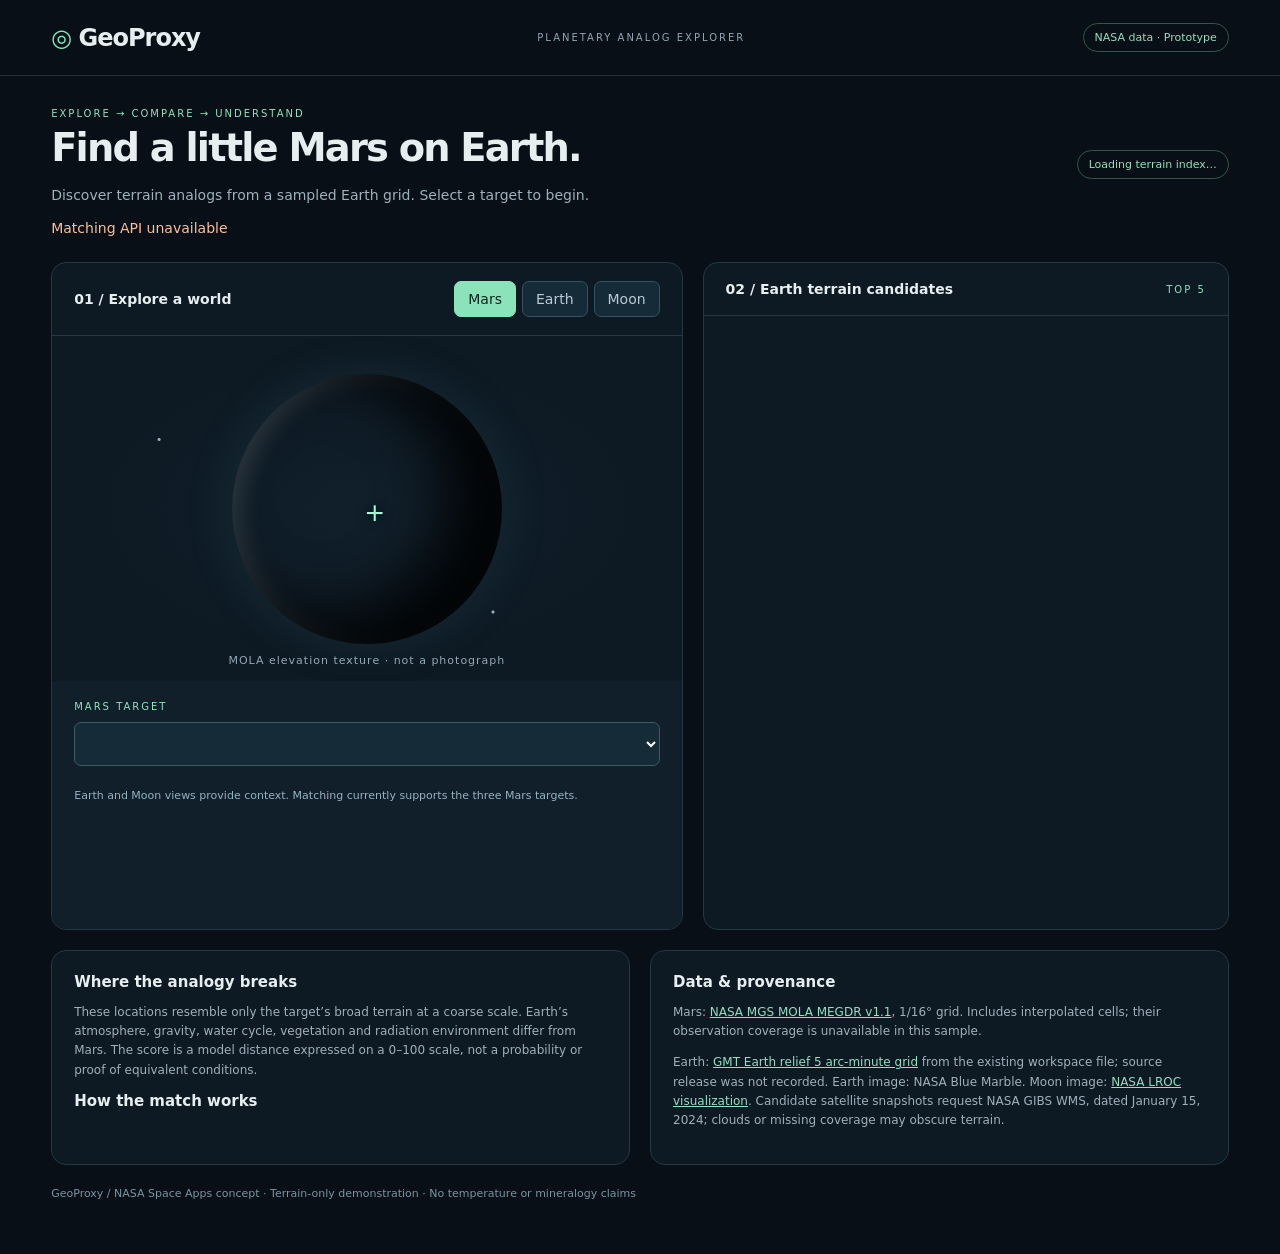
==== app.html @ b6eedb68 "Publish GeoProxy terrain analog explorer with NASA imagery" ====
<!doctype html><html lang="en"><head><meta charset="utf-8"><meta name="viewport" content="width=device-width,initial-scale=1"><title>GeoProxy · Find Earth beyond the familiar</title><style>
*{box-sizing:border-box}body{margin:0;color:#e7eef0;background:#080f16;font:14px system-ui,sans-serif}button,select{font:inherit}button{cursor:pointer}header{height:76px;border-bottom:1px solid #24303b;display:flex;align-items:center;justify-content:space-between;padding:0 4%}.brand{font-size:24px;font-weight:750;letter-spacing:-1px}.brand span{color:#83e9bb}small,.muted{color:#91a6b3}header small{letter-spacing:2px;font-size:10px}.tag{font-size:11px;border:1px solid #345649;padding:7px 11px;border-radius:30px;color:#92e1bd}main{max-width:1500px;margin:auto;padding:32px 4%}h1{font-size:clamp(28px,3vw,44px);letter-spacing:-1.8px;margin:6px 0 12px}p{line-height:1.6;color:#9fb1bb}.intro{display:flex;justify-content:space-between;gap:24px;align-items:center}.eyebrow{text-transform:uppercase;color:#8ae6be;font-size:10px;letter-spacing:2px}.work{display:grid;grid-template-columns:1.2fr 1fr;gap:20px;margin-top:26px}.panel{background:#0d1923;border:1px solid #253844;border-radius:15px;overflow:hidden}.bar{display:flex;align-items:center;justify-content:space-between;padding:18px 22px;border-bottom:1px solid #253844}button{background:#152b37;border:1px solid #365363;border-radius:7px;color:#b9cbd4;padding:9px 13px}button.active{background:#8be3ba;color:#0b2720;border-color:#8be3ba}.tabs{display:flex;gap:6px}.universe{min-height:345px;display:grid;place-items:center;position:relative;overflow:hidden;background:radial-gradient(ellipse at center,#1e35463b,transparent 65%),radial-gradient(circle at 17% 30%,#9bb8cc 0 1px,transparent 2px),radial-gradient(circle at 70% 80%,#9bb8cc 0 1px,transparent 2px)}.sphere{width:270px;height:270px;border-radius:50%;background-size:auto 100%;background-position:50% center;box-shadow:inset -45px -15px 60px 10px #000d,inset 8px 3px 22px #ffffff25,0 0 55px #72c7d416;transition:background-position 1.5s;position:relative}.sphere:after{content:'+';position:absolute;left:49%;top:46%;color:#9fffd5;font-size:25px;text-shadow:0 0 12px #000}.caption{position:absolute;bottom:14px;color:#94a8b5;font-size:11px;letter-spacing:1px}.targetbox{padding:20px 22px;background:#101f29}select{width:100%;background:#152c38;color:white;border:1px solid #3d5866;border-radius:7px;padding:12px;margin:10px 0}.legend{font-size:11px;color:#95b3c1}.results{padding:8px 18px}.result{width:100%;display:flex;align-items:center;justify-content:space-between;text-align:left;background:transparent;border:0;border-bottom:1px solid #253844;border-radius:0;padding:16px 4px;gap:12px}.result.active{background:#15332f;color:#d9ffed;border-bottom:1px solid #3d6d5a}.rank{color:#7b9aab;font-size:11px}.score{font-size:23px;color:#91e7bc}.result small{display:block;margin-top:5px}.detail{padding:20px 22px}.detail h2{font-size:21px;margin:0 0 8px}.comparison{width:100%;border-collapse:collapse;margin:18px 0}td,th{text-align:left;border-bottom:1px solid #2c3c46;padding:11px 5px;font-size:12px}th{color:#91a9b7;font-weight:500}.bottom{display:grid;grid-template-columns:1fr 1fr;gap:20px;margin-top:20px}.bottom .panel{padding:22px}.bottom h3{margin:0 0 10px;font-size:15px}.bottom p{font-size:12px}.mapimage{width:100%;height:170px;object-fit:cover;border-radius:8px;background:#19313e}.terrain{width:100%;height:90px;image-rendering:pixelated;border-radius:8px}a{color:#92dfc2}footer{padding:22px 0;color:#7994a2;font-size:11px}#error{color:#ffbd9a} @media(max-width:800px){.work,.bottom{grid-template-columns:1fr}.intro{display:block}header small{display:none}.sphere{width:240px;height:240px}}
</style></head><body><header><div class="brand"><span>◎</span> GeoProxy</div><small>PLANETARY ANALOG EXPLORER</small><span class="tag">NASA data · Prototype</span></header><main><div class="intro"><div><div class="eyebrow">Explore → compare → understand</div><h1>Find a little Mars on Earth.</h1><p>Discover terrain analogs from a sampled Earth grid. Select a target to begin.</p></div><div class="tag" id="count">Loading terrain index…</div></div><div id="error"></div><div class="work"><section class="panel"><div class="bar"><strong>01 / Explore a world</strong><div class="tabs"><button data-body="mars" class="active">Mars</button><button data-body="earth">Earth</button><button data-body="moon">Moon</button></div></div><div class="universe"><div id="sphere" class="sphere"></div><div id="caption" class="caption">MOLA elevation texture · not a photograph</div></div><div class="targetbox"><div class="eyebrow">Mars target</div><select id="target" aria-label="Mars target"></select><div id="targetinfo" class="legend"></div><p class="legend">Earth and Moon views provide context. Matching currently supports the three Mars targets.</p><canvas id="terrain" class="terrain" width="210" height="70" aria-label="Target terrain elevation grid"></canvas></div></section><section class="panel"><div class="bar"><strong>02 / Earth terrain candidates</strong><span class="eyebrow">Top 5</span></div><div class="results" id="results"></div><div id="detail" class="detail"></div></section></div><div class="bottom"><section class="panel"><h3>Where the analogy breaks</h3><p>These locations resemble only the target’s broad terrain at a coarse scale. Earth’s atmosphere, gravity, water cycle, vegetation and radiation environment differ from Mars. The score is a model distance expressed on a 0–100 scale, not a probability or proof of equivalent conditions.</p><h3>How the match works</h3><p id="method"></p></section><section class="panel"><h3>Data & provenance</h3><p>Mars: <a href="https://pds-geosciences.wustl.edu/mgs/urn-nasa-pds-mgs_mola_topography_derived/meg016/megt90n000eb.xml">NASA MGS MOLA MEGDR v1.1</a>, 1/16° grid. Includes interpolated cells; their observation coverage is unavailable in this sample.</p><p>Earth: <a href="https://www.generic-mapping-tools.org/remote-datasets/earth-relief.html">GMT Earth relief 5 arc-minute grid</a> from the existing workspace file; source release was not recorded. Earth image: NASA Blue Marble. Moon image: <a href="https://svs.gsfc.nasa.gov/4720/">NASA LROC visualization</a>. Candidate satellite snapshots request NASA GIBS WMS, dated January 15, 2024; clouds or missing coverage may obscure terrain.</p></section></div><footer>GeoProxy / NASA Space Apps concept · Terrain-only demonstration · No temperature or mineralogy claims</footer></main><script src="app.js"></script></body></html>
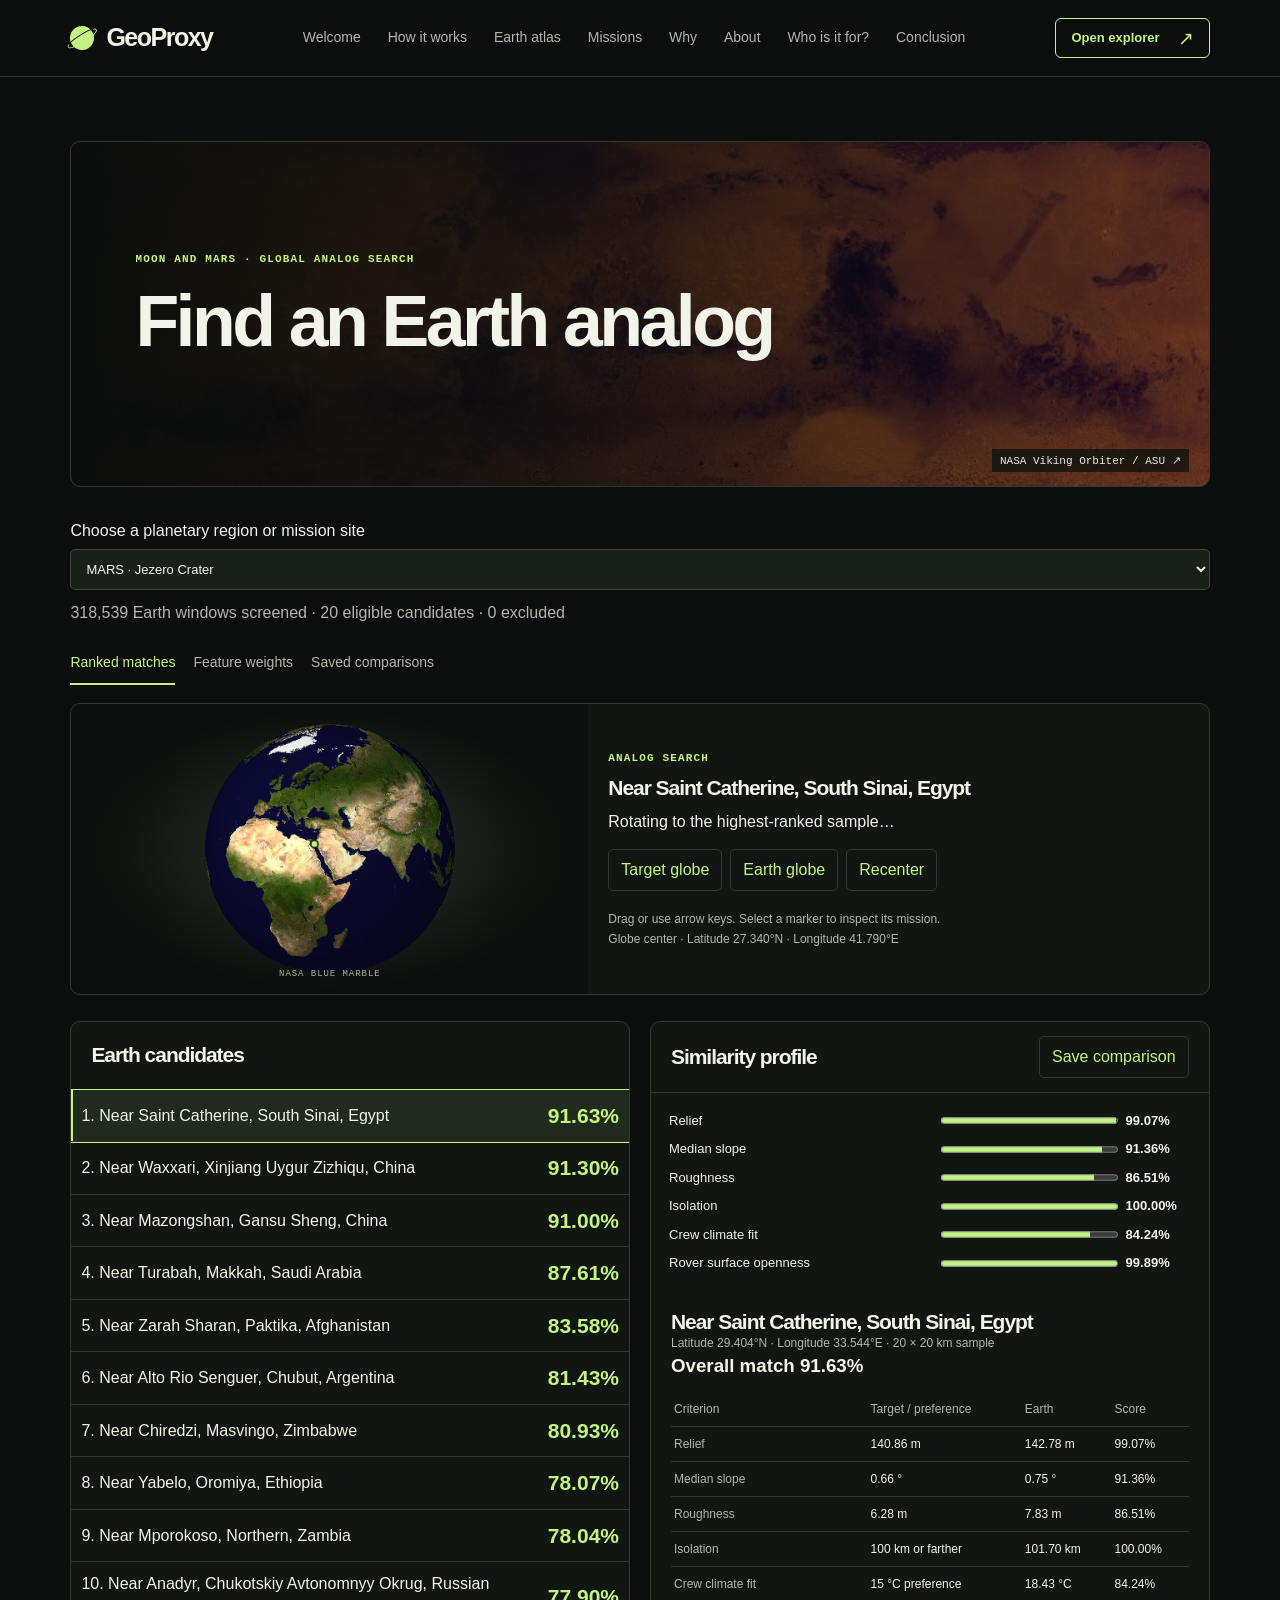
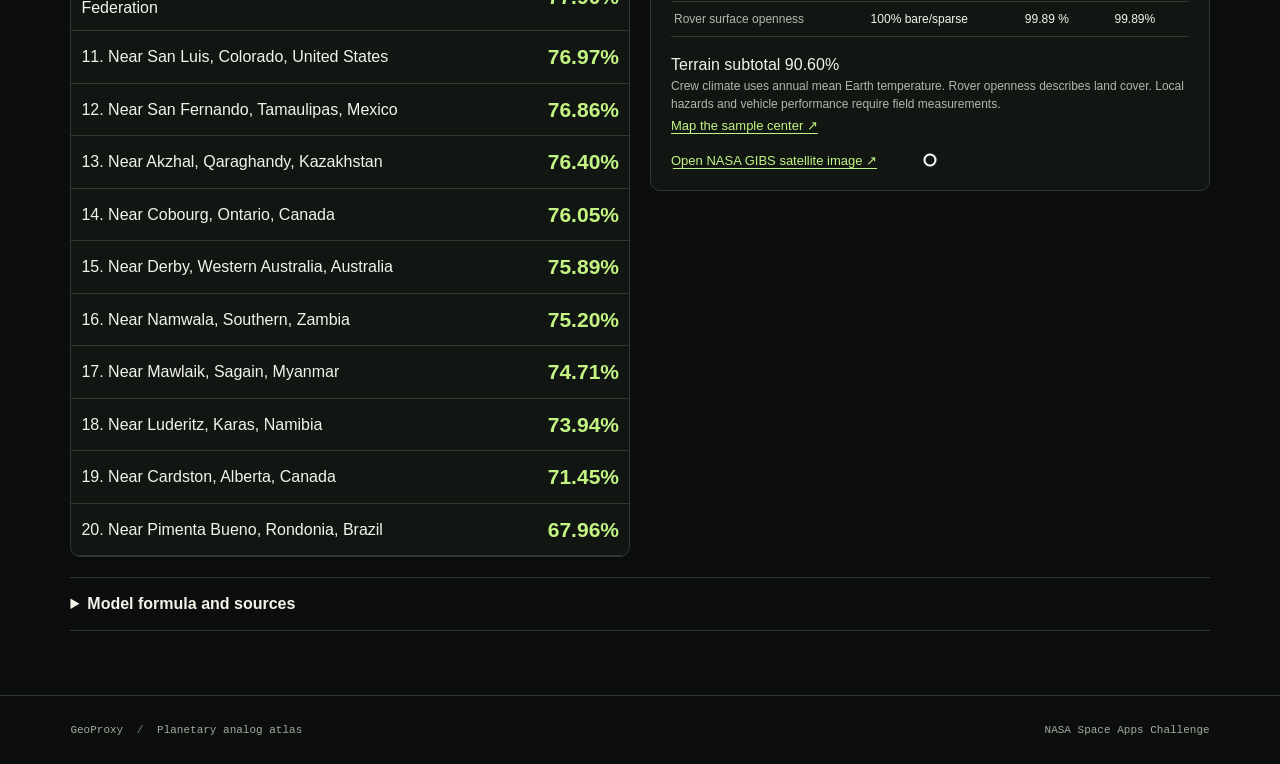
==== commit 3ad50171: "Build planetary analog UI with illustrated section backgrounds" ====
--- a/app.html
+++ b/app.html
@@ -1,3 +1,10 @@
-<!doctype html><html lang="en"><head><meta charset="utf-8"><meta name="viewport" content="width=device-width,initial-scale=1"><title>GeoProxy · Find Earth beyond the familiar</title><style>
-*{box-sizing:border-box}body{margin:0;color:#e7eef0;background:#080f16;font:14px system-ui,sans-serif}button,select{font:inherit}button{cursor:pointer}header{height:76px;border-bottom:1px solid #24303b;display:flex;align-items:center;justify-content:space-between;padding:0 4%}.brand{font-size:24px;font-weight:750;letter-spacing:-1px}.brand span{color:#83e9bb}small,.muted{color:#91a6b3}header small{letter-spacing:2px;font-size:10px}.tag{font-size:11px;border:1px solid #345649;padding:7px 11px;border-radius:30px;color:#92e1bd}main{max-width:1500px;margin:auto;padding:32px 4%}h1{font-size:clamp(28px,3vw,44px);letter-spacing:-1.8px;margin:6px 0 12px}p{line-height:1.6;color:#9fb1bb}.intro{display:flex;justify-content:space-between;gap:24px;align-items:center}.eyebrow{text-transform:uppercase;color:#8ae6be;font-size:10px;letter-spacing:2px}.work{display:grid;grid-template-columns:1.2fr 1fr;gap:20px;margin-top:26px}.panel{background:#0d1923;border:1px solid #253844;border-radius:15px;overflow:hidden}.bar{display:flex;align-items:center;justify-content:space-between;padding:18px 22px;border-bottom:1px solid #253844}button{background:#152b37;border:1px solid #365363;border-radius:7px;color:#b9cbd4;padding:9px 13px}button.active{background:#8be3ba;color:#0b2720;border-color:#8be3ba}.tabs{display:flex;gap:6px}.universe{min-height:345px;display:grid;place-items:center;position:relative;overflow:hidden;background:radial-gradient(ellipse at center,#1e35463b,transparent 65%),radial-gradient(circle at 17% 30%,#9bb8cc 0 1px,transparent 2px),radial-gradient(circle at 70% 80%,#9bb8cc 0 1px,transparent 2px)}.sphere{width:270px;height:270px;border-radius:50%;background-size:auto 100%;background-position:50% center;box-shadow:inset -45px -15px 60px 10px #000d,inset 8px 3px 22px #ffffff25,0 0 55px #72c7d416;transition:background-position 1.5s;position:relative}.sphere:after{content:'+';position:absolute;left:49%;top:46%;color:#9fffd5;font-size:25px;text-shadow:0 0 12px #000}.caption{position:absolute;bottom:14px;color:#94a8b5;font-size:11px;letter-spacing:1px}.targetbox{padding:20px 22px;background:#101f29}select{width:100%;background:#152c38;color:white;border:1px solid #3d5866;border-radius:7px;padding:12px;margin:10px 0}.legend{font-size:11px;color:#95b3c1}.results{padding:8px 18px}.result{width:100%;display:flex;align-items:center;justify-content:space-between;text-align:left;background:transparent;border:0;border-bottom:1px solid #253844;border-radius:0;padding:16px 4px;gap:12px}.result.active{background:#15332f;color:#d9ffed;border-bottom:1px solid #3d6d5a}.rank{color:#7b9aab;font-size:11px}.score{font-size:23px;color:#91e7bc}.result small{display:block;margin-top:5px}.detail{padding:20px 22px}.detail h2{font-size:21px;margin:0 0 8px}.comparison{width:100%;border-collapse:collapse;margin:18px 0}td,th{text-align:left;border-bottom:1px solid #2c3c46;padding:11px 5px;font-size:12px}th{color:#91a9b7;font-weight:500}.bottom{display:grid;grid-template-columns:1fr 1fr;gap:20px;margin-top:20px}.bottom .panel{padding:22px}.bottom h3{margin:0 0 10px;font-size:15px}.bottom p{font-size:12px}.mapimage{width:100%;height:170px;object-fit:cover;border-radius:8px;background:#19313e}.terrain{width:100%;height:90px;image-rendering:pixelated;border-radius:8px}a{color:#92dfc2}footer{padding:22px 0;color:#7994a2;font-size:11px}#error{color:#ffbd9a} @media(max-width:800px){.work,.bottom{grid-template-columns:1fr}.intro{display:block}header small{display:none}.sphere{width:240px;height:240px}}
-</style></head><body><header><div class="brand"><span>◎</span> GeoProxy</div><small>PLANETARY ANALOG EXPLORER</small><span class="tag">NASA data · Prototype</span></header><main><div class="intro"><div><div class="eyebrow">Explore → compare → understand</div><h1>Find a little Mars on Earth.</h1><p>Discover terrain analogs from a sampled Earth grid. Select a target to begin.</p></div><div class="tag" id="count">Loading terrain index…</div></div><div id="error"></div><div class="work"><section class="panel"><div class="bar"><strong>01 / Explore a world</strong><div class="tabs"><button data-body="mars" class="active">Mars</button><button data-body="earth">Earth</button><button data-body="moon">Moon</button></div></div><div class="universe"><div id="sphere" class="sphere"></div><div id="caption" class="caption">MOLA elevation texture · not a photograph</div></div><div class="targetbox"><div class="eyebrow">Mars target</div><select id="target" aria-label="Mars target"></select><div id="targetinfo" class="legend"></div><p class="legend">Earth and Moon views provide context. Matching currently supports the three Mars targets.</p><canvas id="terrain" class="terrain" width="210" height="70" aria-label="Target terrain elevation grid"></canvas></div></section><section class="panel"><div class="bar"><strong>02 / Earth terrain candidates</strong><span class="eyebrow">Top 5</span></div><div class="results" id="results"></div><div id="detail" class="detail"></div></section></div><div class="bottom"><section class="panel"><h3>Where the analogy breaks</h3><p>These locations resemble only the target’s broad terrain at a coarse scale. Earth’s atmosphere, gravity, water cycle, vegetation and radiation environment differ from Mars. The score is a model distance expressed on a 0–100 scale, not a probability or proof of equivalent conditions.</p><h3>How the match works</h3><p id="method"></p></section><section class="panel"><h3>Data & provenance</h3><p>Mars: <a href="https://pds-geosciences.wustl.edu/mgs/urn-nasa-pds-mgs_mola_topography_derived/meg016/megt90n000eb.xml">NASA MGS MOLA MEGDR v1.1</a>, 1/16° grid. Includes interpolated cells; their observation coverage is unavailable in this sample.</p><p>Earth: <a href="https://www.generic-mapping-tools.org/remote-datasets/earth-relief.html">GMT Earth relief 5 arc-minute grid</a> from the existing workspace file; source release was not recorded. Earth image: NASA Blue Marble. Moon image: <a href="https://svs.gsfc.nasa.gov/4720/">NASA LROC visualization</a>. Candidate satellite snapshots request NASA GIBS WMS, dated January 15, 2024; clouds or missing coverage may obscure terrain.</p></section></div><footer>GeoProxy / NASA Space Apps concept · Terrain-only demonstration · No temperature or mineralogy claims</footer></main><script src="app.js"></script></body></html>
+<!doctype html>
+<html lang="en">
+<head>
+  <meta charset="utf-8">
+  <meta name="viewport" content="width=device-width, initial-scale=1">
+  <title>GeoProxy · Terrain explorer</title>
+  <script>location.replace('index.html' + location.search + (location.hash || '#explorer'))</script>
+</head>
+<body><a href="index.html#explorer">Open the GeoProxy terrain explorer</a></body>
+</html>
